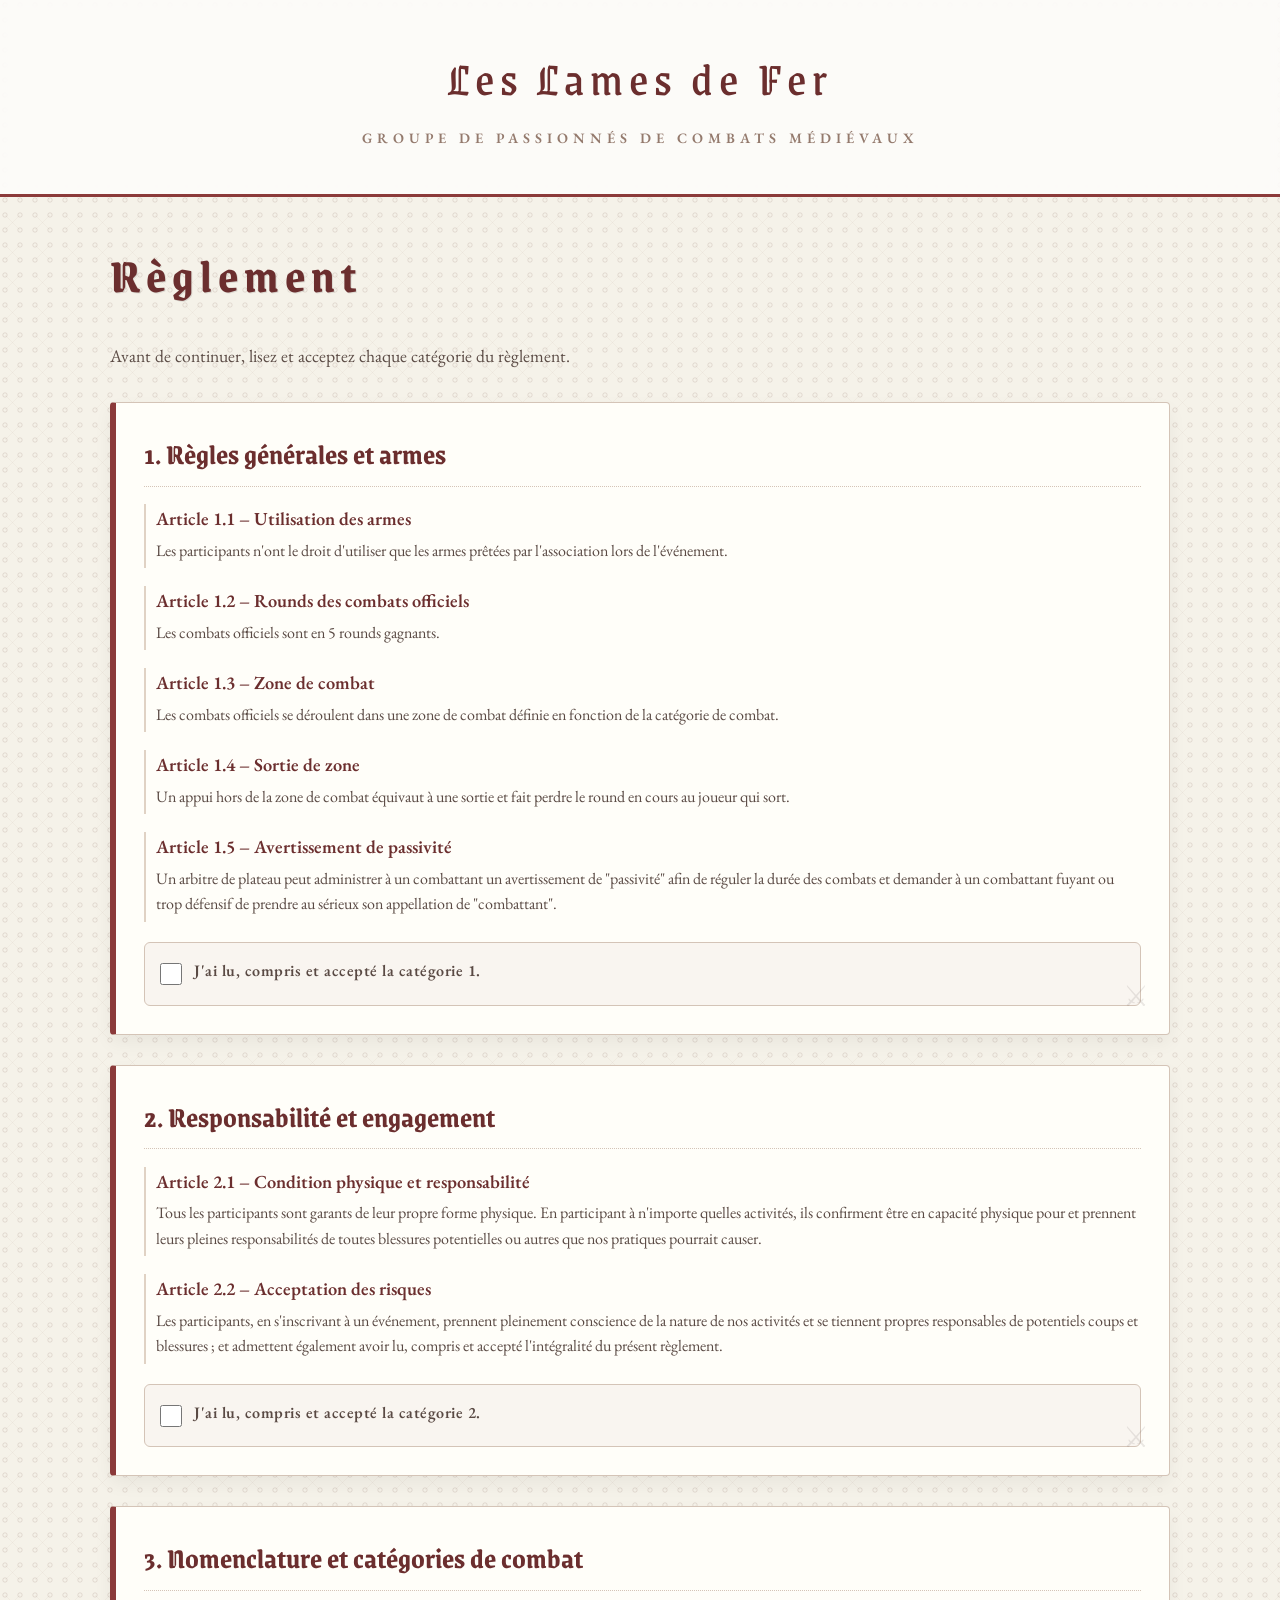
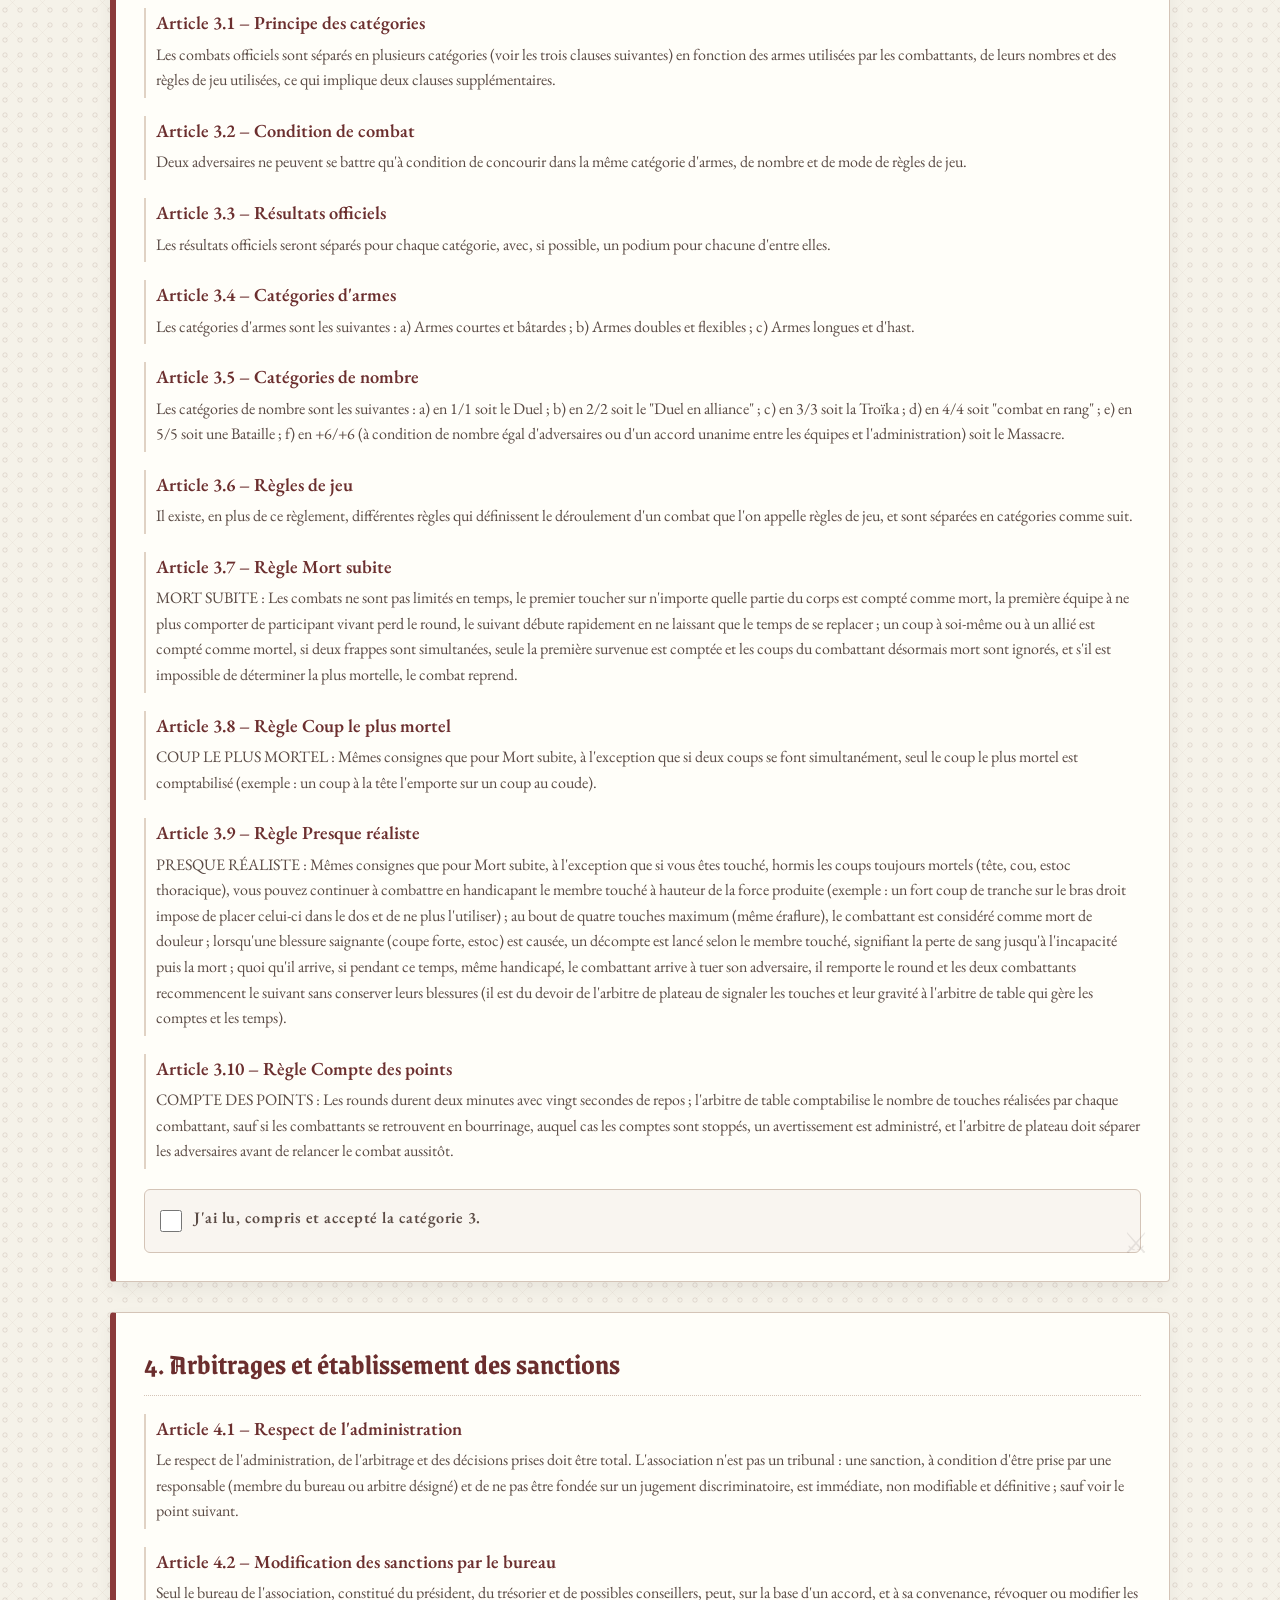
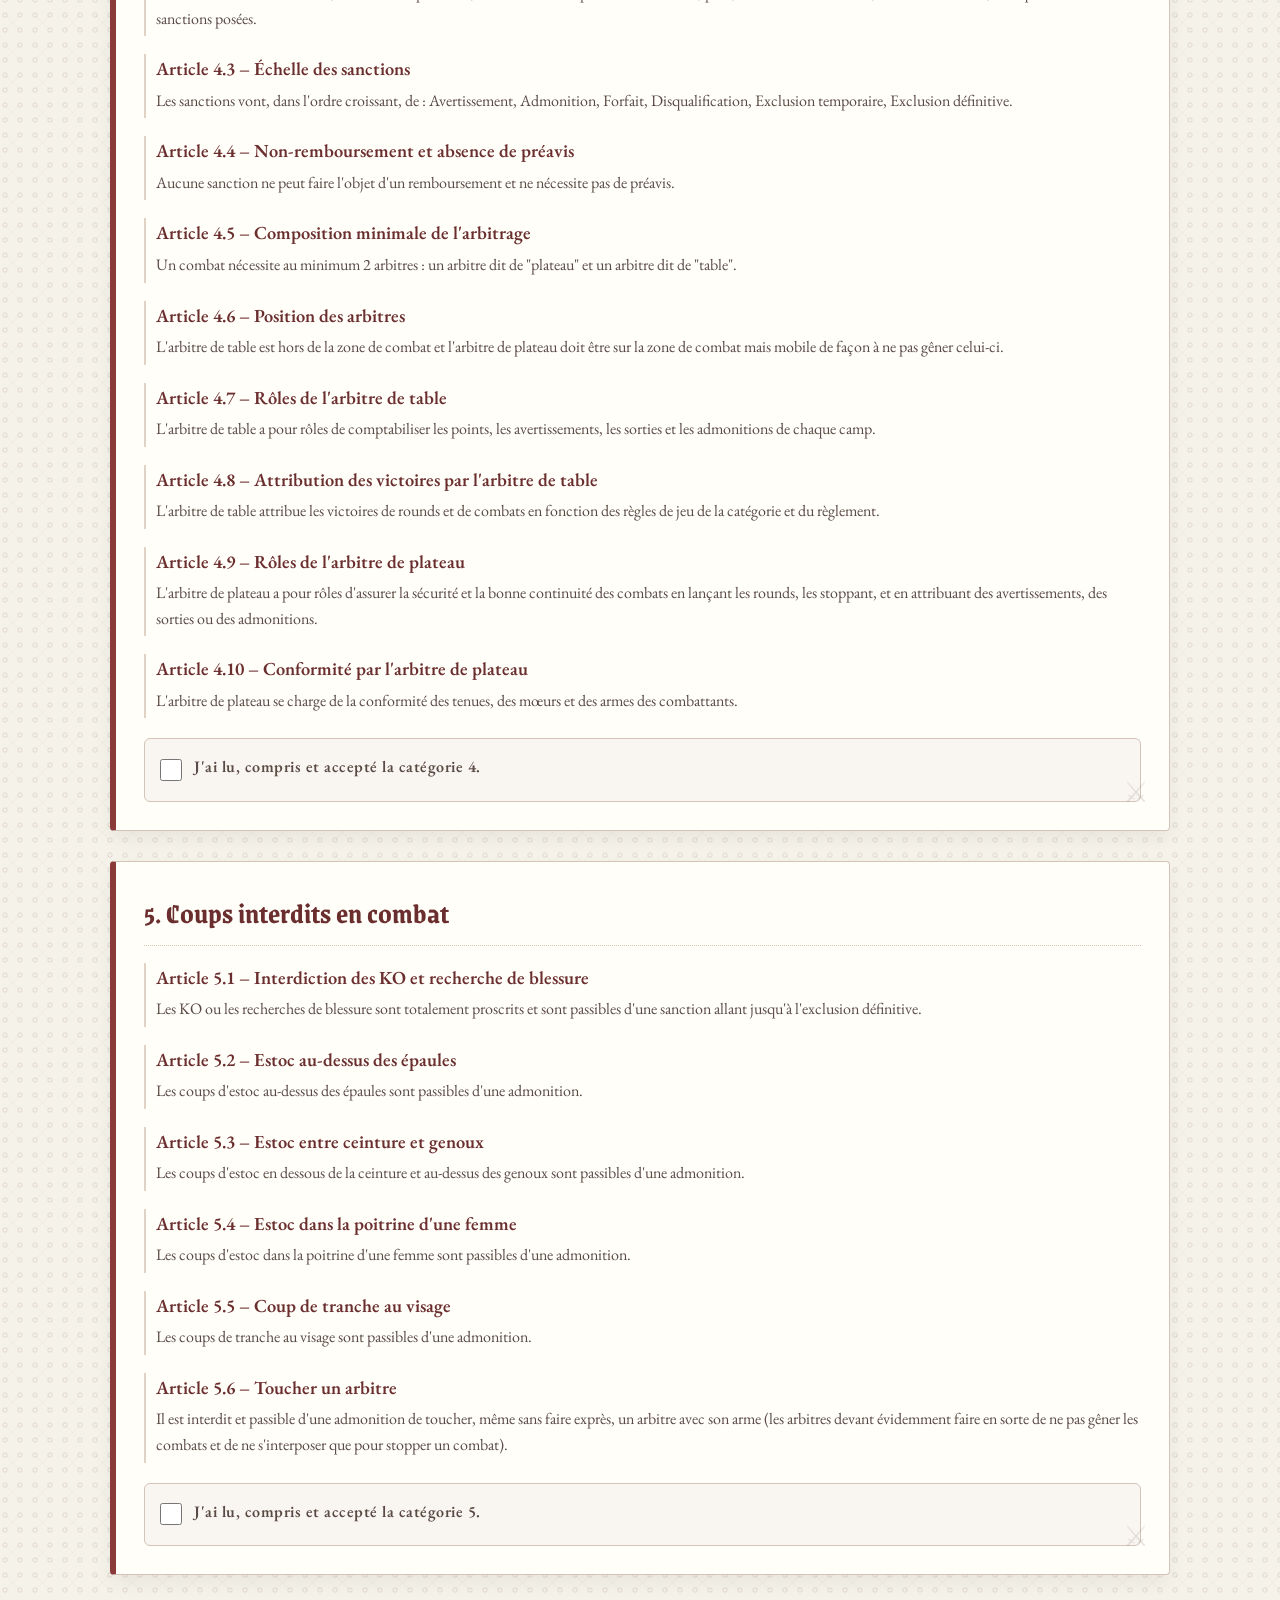
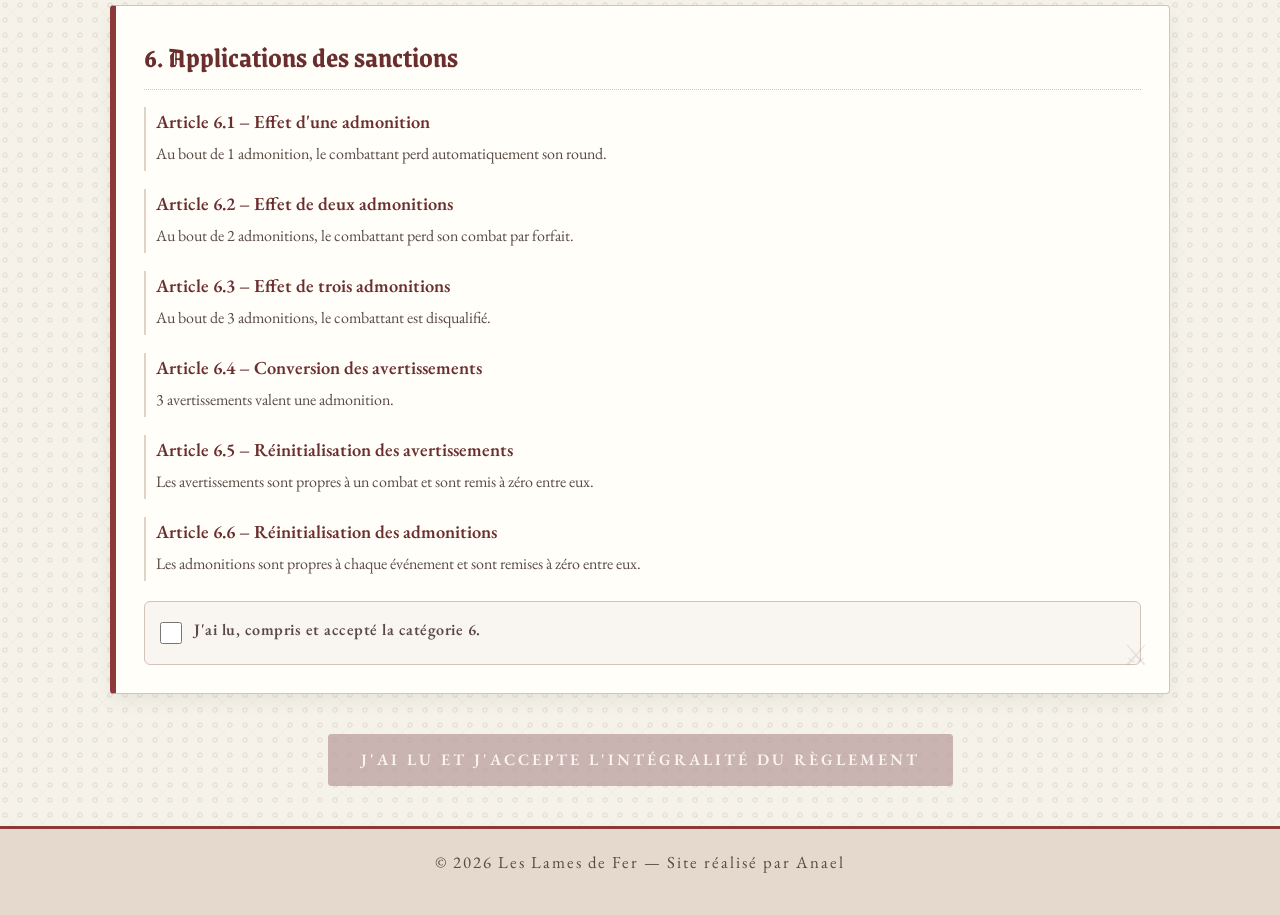
==== rules/index.html @ cad1e4d8 "Update and rename rules.html to rules/index.html" ====
<!DOCTYPE html>
<html lang="fr">
<head>
    <meta charset="UTF-8">
    <meta name="viewport" content="width=device-width, initial-scale=1.0">
    <title>Règlement - Les Lames de Fer</title>

    <!-- Polices Google -->
    <link href="https://fonts.googleapis.com/css2?family=EB+Garamond:ital,wght@0,400;0,600;1,400&family=Grenze+Gotisch:wght@400;700&display=swap" rel="stylesheet">

    <!-- Fichier CSS principal -->
    <link rel="stylesheet" href="https://lost-cyrano.github.io/Les-lammes/style.css">

    <style>
        .regulation-section {
            margin-bottom: 30px;
        }
        .regulation-section .card {
            border-left-color: var(--rouge-vif);
        }
        .article {
            margin-bottom: 18px;
            padding-left: 10px;
            border-left: 2px solid #e0d2c4;
            padding-bottom: 5px;
        }
        .article h3 {
            font-family: 'EB Garamond', serif;
            font-weight: 600;
            font-size: 1.15rem;
            color: var(--rouge-fonce);
            margin-bottom: 4px;
        }
        .article p {
            margin-bottom: 0;
            font-size: 1rem;
        }
        .checkbox-container {
            margin-top: 20px;
            padding: 15px;
            background: #f9f5f0;
            border-radius: 6px;
            display: flex;
            align-items: center;
            gap: 12px;
            font-weight: 600;
            color: var(--brun-texte);
            border: 1px solid var(--bordure-claire);
        }
        .checkbox-container input[type="checkbox"] {
            width: 22px;
            height: 22px;
            accent-color: var(--rouge-vif);
            cursor: pointer;
            flex-shrink: 0;
        }
        .btn:disabled {
            background: #b89a9a;
            border-color: #b89a9a;
            cursor: not-allowed;
            box-shadow: none;
            opacity: 0.7;
        }
        .btn:disabled:hover {
            background: #b89a9a;
            border-color: #b89a9a;
        }
        .final-section {
            text-align: center;
            margin-top: 40px;
        }
        #redirect-error {
            color: var(--rouge-vif);
            font-weight: 600;
            margin-top: 10px;
        }
    </style>

    <script src="rules-validation.js" defer></script>
    
</head>
<body>

    <!-- En-tête simplifié (pas de nav) -->
    <header class="site-header">
        <span class="logo">Les Lames de Fer</span>
        <p class="subtitle">Groupe de passionnés de combats médiévaux</p>
    </header>

    <main>
        <div class="container">
            <h1>Règlement</h1>
            <p style="font-size: 1.1rem; margin-bottom: 2rem;">
                Avant de continuer, lisez et acceptez chaque catégorie du règlement.
            </p>

            <!-- Catégorie 1 : Règles générales et armes -->
            <div class="regulation-section">
                <div class="card">
                    <h2>1. Règles générales et armes</h2>

                    <div class="article">
                        <h3>Article 1.1 – Utilisation des armes</h3>
                        <p>Les participants n'ont le droit d'utiliser que les armes prêtées par l'association lors de l'événement.</p>
                    </div>

                    <div class="article">
                        <h3>Article 1.2 – Rounds des combats officiels</h3>
                        <p>Les combats officiels sont en 5 rounds gagnants.</p>
                    </div>

                    <div class="article">
                        <h3>Article 1.3 – Zone de combat</h3>
                        <p>Les combats officiels se déroulent dans une zone de combat définie en fonction de la catégorie de combat.</p>
                    </div>

                    <div class="article">
                        <h3>Article 1.4 – Sortie de zone</h3>
                        <p>Un appui hors de la zone de combat équivaut à une sortie et fait perdre le round en cours au joueur qui sort.</p>
                    </div>

                    <div class="article">
                        <h3>Article 1.5 – Avertissement de passivité</h3>
                        <p>Un arbitre de plateau peut administrer à un combattant un avertissement de "passivité" afin de réguler la durée des combats et demander à un combattant fuyant ou trop défensif de prendre au sérieux son appellation de "combattant".</p>
                    </div>

                    <div class="checkbox-container">
                        <input type="checkbox" id="cat1" class="section-check">
                        <label for="cat1">J'ai lu, compris et accepté la catégorie 1.</label>
                    </div>
                </div>
            </div>

            <!-- Catégorie 2 : Responsabilité et engagement -->
            <div class="regulation-section">
                <div class="card">
                    <h2>2. Responsabilité et engagement</h2>

                    <div class="article">
                        <h3>Article 2.1 – Condition physique et responsabilité</h3>
                        <p>Tous les participants sont garants de leur propre forme physique. En participant à n'importe quelles activités, ils confirment être en capacité physique pour et prennent leurs pleines responsabilités de toutes blessures potentielles ou autres que nos pratiques pourrait causer.</p>
                    </div>

                    <div class="article">
                        <h3>Article 2.2 – Acceptation des risques</h3>
                        <p>Les participants, en s'inscrivant à un événement, prennent pleinement conscience de la nature de nos activités et se tiennent propres responsables de potentiels coups et blessures ; et admettent également avoir lu, compris et accepté l'intégralité du présent règlement.</p>
                    </div>

                    <div class="checkbox-container">
                        <input type="checkbox" id="cat2" class="section-check">
                        <label for="cat2">J'ai lu, compris et accepté la catégorie 2.</label>
                    </div>
                </div>
            </div>

            <!-- Catégorie 3 : Nomenclature et catégories de combat -->
            <div class="regulation-section">
                <div class="card">
                    <h2>3. Nomenclature et catégories de combat</h2>

                    <div class="article">
                        <h3>Article 3.1 – Principe des catégories</h3>
                        <p>Les combats officiels sont séparés en plusieurs catégories (voir les trois clauses suivantes) en fonction des armes utilisées par les combattants, de leurs nombres et des règles de jeu utilisées, ce qui implique deux clauses supplémentaires.</p>
                    </div>

                    <div class="article">
                        <h3>Article 3.2 – Condition de combat</h3>
                        <p>Deux adversaires ne peuvent se battre qu'à condition de concourir dans la même catégorie d'armes, de nombre et de mode de règles de jeu.</p>
                    </div>

                    <div class="article">
                        <h3>Article 3.3 – Résultats officiels</h3>
                        <p>Les résultats officiels seront séparés pour chaque catégorie, avec, si possible, un podium pour chacune d'entre elles.</p>
                    </div>

                    <div class="article">
                        <h3>Article 3.4 – Catégories d'armes</h3>
                        <p>Les catégories d'armes sont les suivantes : a) Armes courtes et bâtardes ; b) Armes doubles et flexibles ; c) Armes longues et d'hast.</p>
                    </div>

                    <div class="article">
                        <h3>Article 3.5 – Catégories de nombre</h3>
                        <p>Les catégories de nombre sont les suivantes : a) en 1/1 soit le Duel ; b) en 2/2 soit le "Duel en alliance" ; c) en 3/3 soit la Troïka ; d) en 4/4 soit "combat en rang" ; e) en 5/5 soit une Bataille ; f) en +6/+6 (à condition de nombre égal d'adversaires ou d'un accord unanime entre les équipes et l'administration) soit le Massacre.</p>
                    </div>

                    <div class="article">
                        <h3>Article 3.6 – Règles de jeu</h3>
                        <p>Il existe, en plus de ce règlement, différentes règles qui définissent le déroulement d'un combat que l'on appelle règles de jeu, et sont séparées en catégories comme suit.</p>
                    </div>

                    <div class="article">
                        <h3>Article 3.7 – Règle Mort subite</h3>
                        <p>MORT SUBITE : Les combats ne sont pas limités en temps, le premier toucher sur n'importe quelle partie du corps est compté comme mort, la première équipe à ne plus comporter de participant vivant perd le round, le suivant débute rapidement en ne laissant que le temps de se replacer ; un coup à soi-même ou à un allié est compté comme mortel, si deux frappes sont simultanées, seule la première survenue est comptée et les coups du combattant désormais mort sont ignorés, et s'il est impossible de déterminer la plus mortelle, le combat reprend.</p>
                    </div>

                    <div class="article">
                        <h3>Article 3.8 – Règle Coup le plus mortel</h3>
                        <p>COUP LE PLUS MORTEL : Mêmes consignes que pour Mort subite, à l'exception que si deux coups se font simultanément, seul le coup le plus mortel est comptabilisé (exemple : un coup à la tête l'emporte sur un coup au coude).</p>
                    </div>

                    <div class="article">
                        <h3>Article 3.9 – Règle Presque réaliste</h3>
                        <p>PRESQUE RÉALISTE : Mêmes consignes que pour Mort subite, à l'exception que si vous êtes touché, hormis les coups toujours mortels (tête, cou, estoc thoracique), vous pouvez continuer à combattre en handicapant le membre touché à hauteur de la force produite (exemple : un fort coup de tranche sur le bras droit impose de placer celui-ci dans le dos et de ne plus l'utiliser) ; au bout de quatre touches maximum (même éraflure), le combattant est considéré comme mort de douleur ; lorsqu'une blessure saignante (coupe forte, estoc) est causée, un décompte est lancé selon le membre touché, signifiant la perte de sang jusqu'à l'incapacité puis la mort ; quoi qu'il arrive, si pendant ce temps, même handicapé, le combattant arrive à tuer son adversaire, il remporte le round et les deux combattants recommencent le suivant sans conserver leurs blessures (il est du devoir de l'arbitre de plateau de signaler les touches et leur gravité à l'arbitre de table qui gère les comptes et les temps).</p>
                    </div>

                    <div class="article">
                        <h3>Article 3.10 – Règle Compte des points</h3>
                        <p>COMPTE DES POINTS : Les rounds durent deux minutes avec vingt secondes de repos ; l'arbitre de table comptabilise le nombre de touches réalisées par chaque combattant, sauf si les combattants se retrouvent en bourrinage, auquel cas les comptes sont stoppés, un avertissement est administré, et l'arbitre de plateau doit séparer les adversaires avant de relancer le combat aussitôt.</p>
                    </div>

                    <div class="checkbox-container">
                        <input type="checkbox" id="cat3" class="section-check">
                        <label for="cat3">J'ai lu, compris et accepté la catégorie 3.</label>
                    </div>
                </div>
            </div>

            <!-- Catégorie 4 : Arbitrages et établissement des sanctions -->
            <div class="regulation-section">
                <div class="card">
                    <h2>4. Arbitrages et établissement des sanctions</h2>

                    <div class="article">
                        <h3>Article 4.1 – Respect de l'administration</h3>
                        <p>Le respect de l'administration, de l'arbitrage et des décisions prises doit être total. L'association n'est pas un tribunal : une sanction, à condition d'être prise par une responsable (membre du bureau ou arbitre désigné) et de ne pas être fondée sur un jugement discriminatoire, est immédiate, non modifiable et définitive ; sauf voir le point suivant.</p>
                    </div>

                    <div class="article">
                        <h3>Article 4.2 – Modification des sanctions par le bureau</h3>
                        <p>Seul le bureau de l'association, constitué du président, du trésorier et de possibles conseillers, peut, sur la base d'un accord, et à sa convenance, révoquer ou modifier les sanctions posées.</p>
                    </div>

                    <div class="article">
                        <h3>Article 4.3 – Échelle des sanctions</h3>
                        <p>Les sanctions vont, dans l'ordre croissant, de : Avertissement, Admonition, Forfait, Disqualification, Exclusion temporaire, Exclusion définitive.</p>
                    </div>

                    <div class="article">
                        <h3>Article 4.4 – Non-remboursement et absence de préavis</h3>
                        <p>Aucune sanction ne peut faire l'objet d'un remboursement et ne nécessite pas de préavis.</p>
                    </div>

                    <div class="article">
                        <h3>Article 4.5 – Composition minimale de l'arbitrage</h3>
                        <p>Un combat nécessite au minimum 2 arbitres : un arbitre dit de "plateau" et un arbitre dit de "table".</p>
                    </div>

                    <div class="article">
                        <h3>Article 4.6 – Position des arbitres</h3>
                        <p>L'arbitre de table est hors de la zone de combat et l'arbitre de plateau doit être sur la zone de combat mais mobile de façon à ne pas gêner celui-ci.</p>
                    </div>

                    <div class="article">
                        <h3>Article 4.7 – Rôles de l'arbitre de table</h3>
                        <p>L'arbitre de table a pour rôles de comptabiliser les points, les avertissements, les sorties et les admonitions de chaque camp.</p>
                    </div>

                    <div class="article">
                        <h3>Article 4.8 – Attribution des victoires par l'arbitre de table</h3>
                        <p>L'arbitre de table attribue les victoires de rounds et de combats en fonction des règles de jeu de la catégorie et du règlement.</p>
                    </div>

                    <div class="article">
                        <h3>Article 4.9 – Rôles de l'arbitre de plateau</h3>
                        <p>L'arbitre de plateau a pour rôles d'assurer la sécurité et la bonne continuité des combats en lançant les rounds, les stoppant, et en attribuant des avertissements, des sorties ou des admonitions.</p>
                    </div>

                    <div class="article">
                        <h3>Article 4.10 – Conformité par l'arbitre de plateau</h3>
                        <p>L'arbitre de plateau se charge de la conformité des tenues, des mœurs et des armes des combattants.</p>
                    </div>

                    <div class="checkbox-container">
                        <input type="checkbox" id="cat4" class="section-check">
                        <label for="cat4">J'ai lu, compris et accepté la catégorie 4.</label>
                    </div>
                </div>
            </div>

            <!-- Catégorie 5 : Coups interdits en combat -->
            <div class="regulation-section">
                <div class="card">
                    <h2>5. Coups interdits en combat</h2>

                    <div class="article">
                        <h3>Article 5.1 – Interdiction des KO et recherche de blessure</h3>
                        <p>Les KO ou les recherches de blessure sont totalement proscrits et sont passibles d'une sanction allant jusqu'à l'exclusion définitive.</p>
                    </div>

                    <div class="article">
                        <h3>Article 5.2 – Estoc au-dessus des épaules</h3>
                        <p>Les coups d'estoc au-dessus des épaules sont passibles d'une admonition.</p>
                    </div>

                    <div class="article">
                        <h3>Article 5.3 – Estoc entre ceinture et genoux</h3>
                        <p>Les coups d'estoc en dessous de la ceinture et au-dessus des genoux sont passibles d'une admonition.</p>
                    </div>

                    <div class="article">
                        <h3>Article 5.4 – Estoc dans la poitrine d'une femme</h3>
                        <p>Les coups d'estoc dans la poitrine d'une femme sont passibles d'une admonition.</p>
                    </div>

                    <div class="article">
                        <h3>Article 5.5 – Coup de tranche au visage</h3>
                        <p>Les coups de tranche au visage sont passibles d'une admonition.</p>
                    </div>

                    <div class="article">
                        <h3>Article 5.6 – Toucher un arbitre</h3>
                        <p>Il est interdit et passible d'une admonition de toucher, même sans faire exprès, un arbitre avec son arme (les arbitres devant évidemment faire en sorte de ne pas gêner les combats et de ne s'interposer que pour stopper un combat).</p>
                    </div>

                    <div class="checkbox-container">
                        <input type="checkbox" id="cat5" class="section-check">
                        <label for="cat5">J'ai lu, compris et accepté la catégorie 5.</label>
                    </div>
                </div>
            </div>

            <!-- Catégorie 6 : Applications des sanctions -->
            <div class="regulation-section">
                <div class="card">
                    <h2>6. Applications des sanctions</h2>

                    <div class="article">
                        <h3>Article 6.1 – Effet d'une admonition</h3>
                        <p>Au bout de 1 admonition, le combattant perd automatiquement son round.</p>
                    </div>

                    <div class="article">
                        <h3>Article 6.2 – Effet de deux admonitions</h3>
                        <p>Au bout de 2 admonitions, le combattant perd son combat par forfait.</p>
                    </div>

                    <div class="article">
                        <h3>Article 6.3 – Effet de trois admonitions</h3>
                        <p>Au bout de 3 admonitions, le combattant est disqualifié.</p>
                    </div>

                    <div class="article">
                        <h3>Article 6.4 – Conversion des avertissements</h3>
                        <p>3 avertissements valent une admonition.</p>
                    </div>

                    <div class="article">
                        <h3>Article 6.5 – Réinitialisation des avertissements</h3>
                        <p>Les avertissements sont propres à un combat et sont remis à zéro entre eux.</p>
                    </div>

                    <div class="article">
                        <h3>Article 6.6 – Réinitialisation des admonitions</h3>
                        <p>Les admonitions sont propres à chaque événement et sont remises à zéro entre eux.</p>
                    </div>

                    <div class="checkbox-container">
                        <input type="checkbox" id="cat6" class="section-check">
                        <label for="cat6">J'ai lu, compris et accepté la catégorie 6.</label>
                    </div>
                </div>
            </div>

            <!-- Bouton final -->
            <div class="final-section">
                <button id="accept-all" class="btn btn-lg" disabled>
                    J'ai lu et j'accepte l'intégralité du règlement
                </button>
                <p id="redirect-error" class="hidden">Veuillez cocher toutes les catégories avant de continuer.</p>
            </div>
        </div>
    </main>

    <!-- Pied de page -->
    <footer class="site-footer">
        <p>© 2026 Les Lames de Fer — Site réalisé par Anael</p>
    </footer>
</body>
</html>
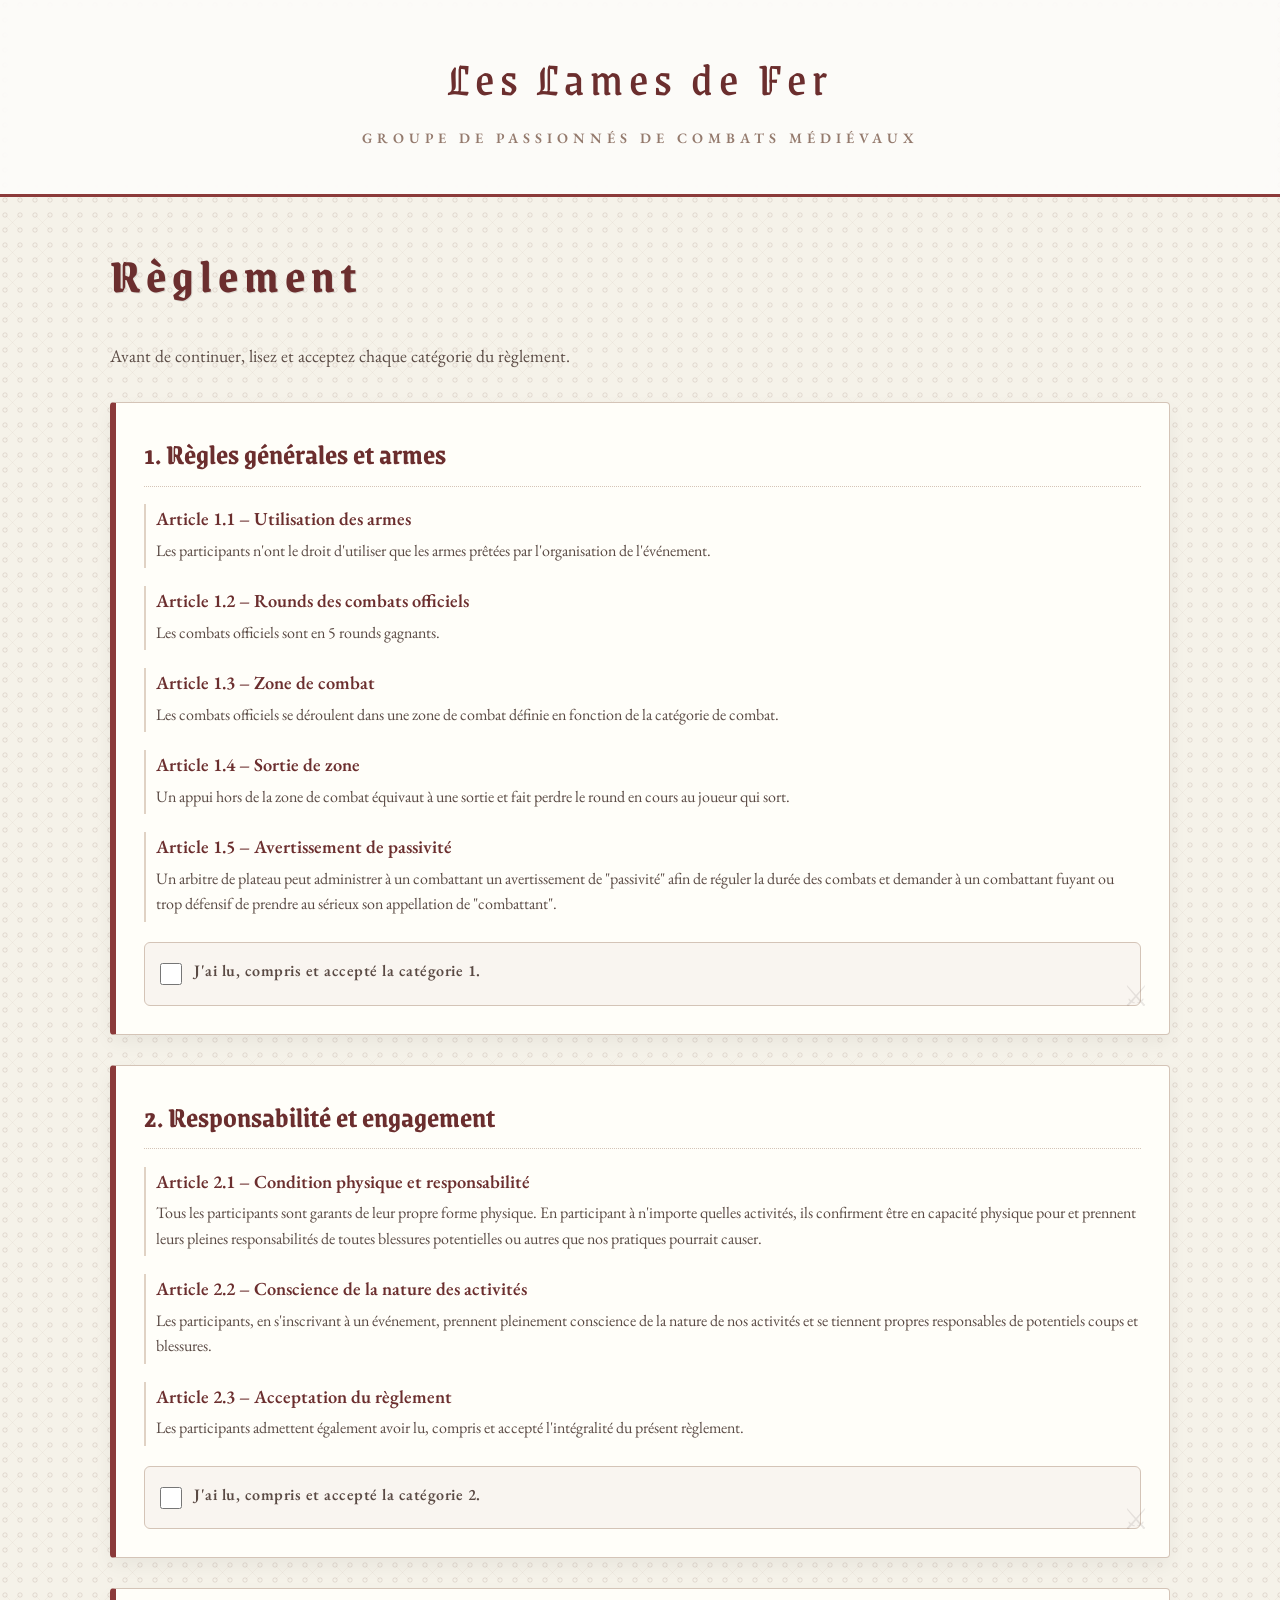
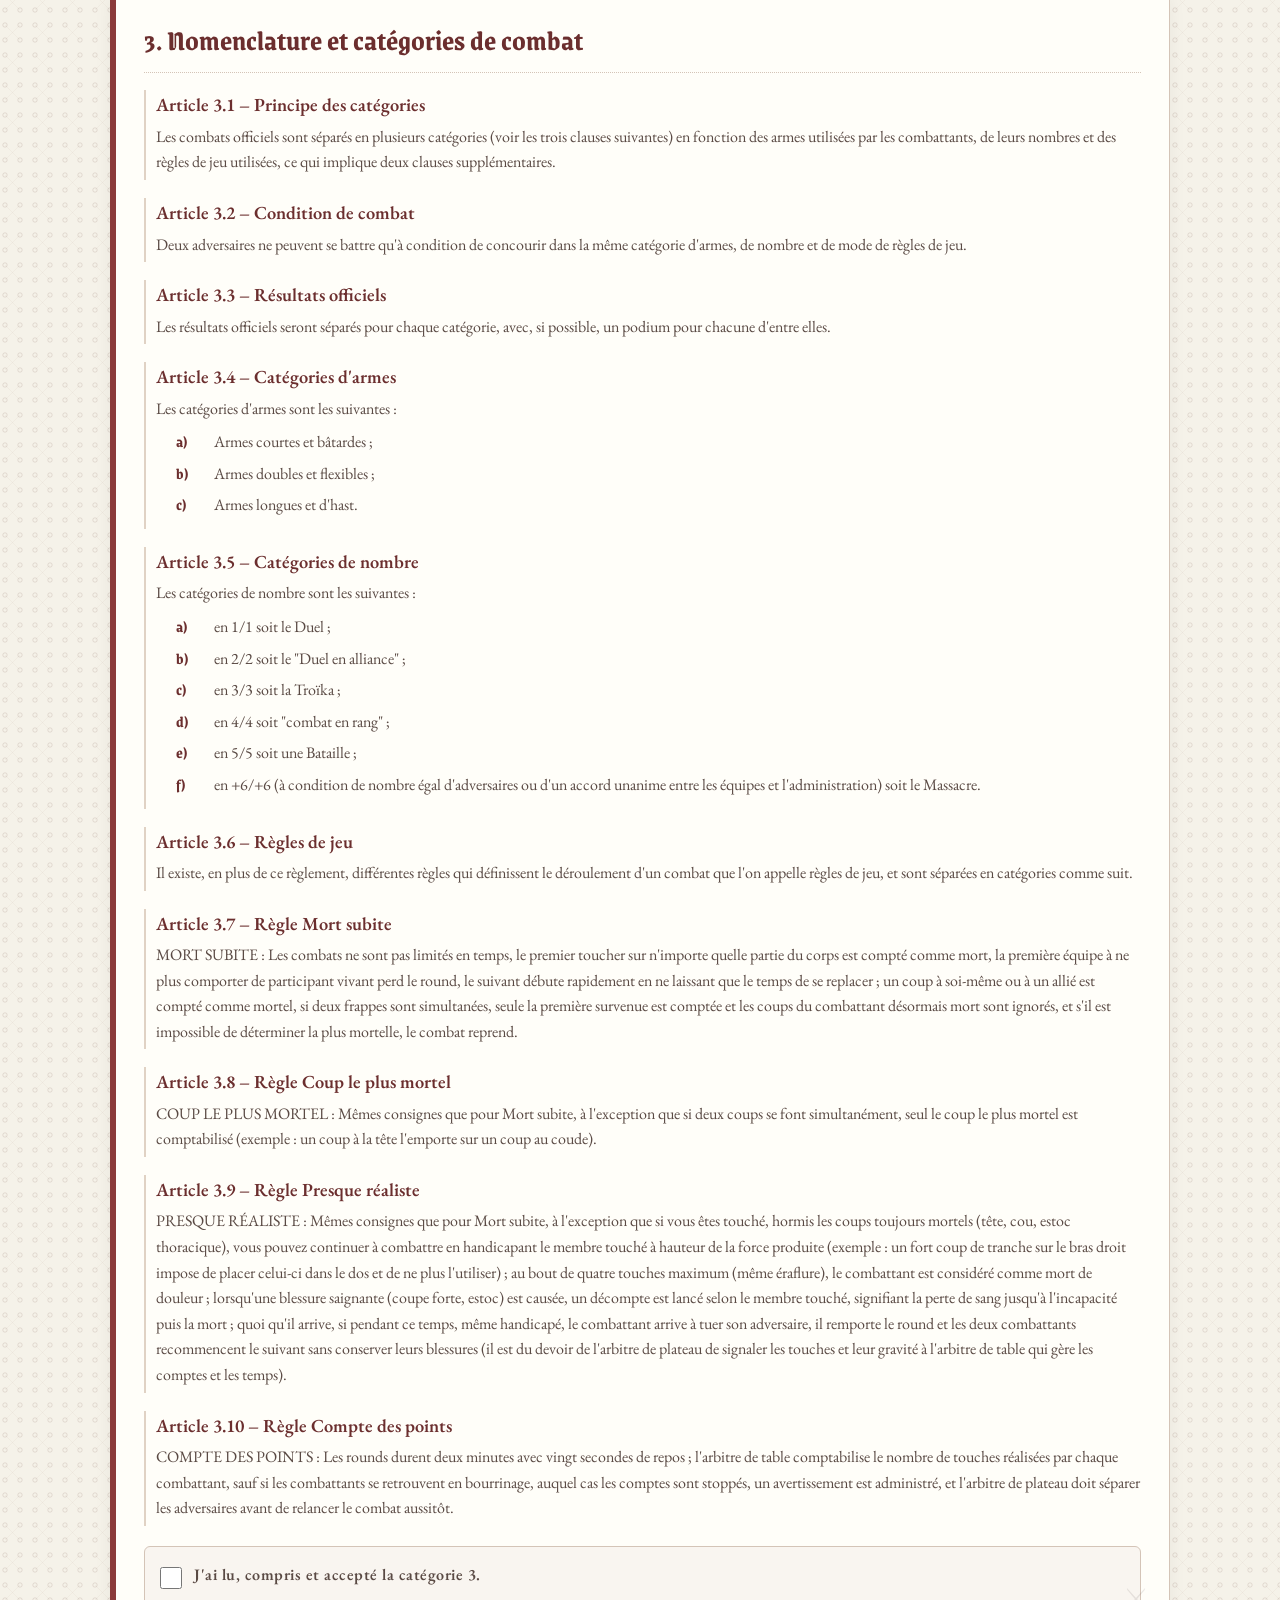
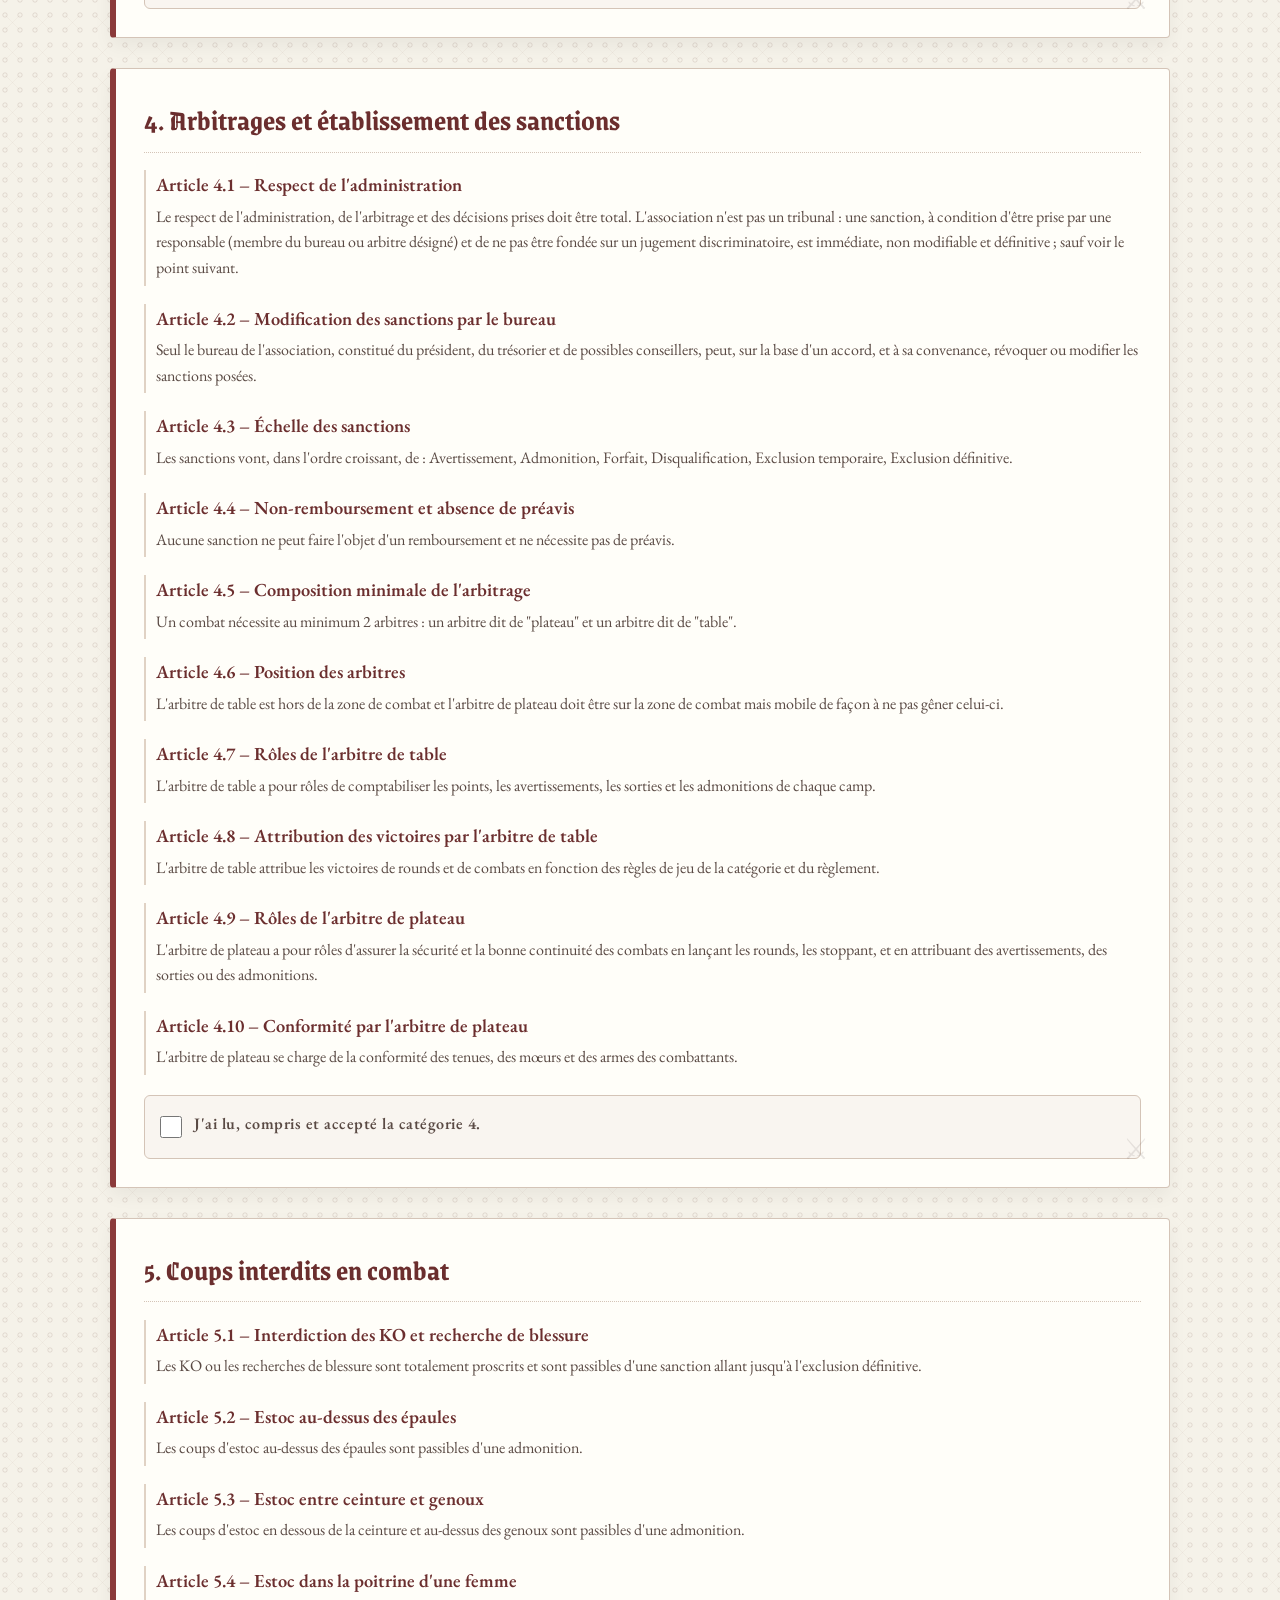
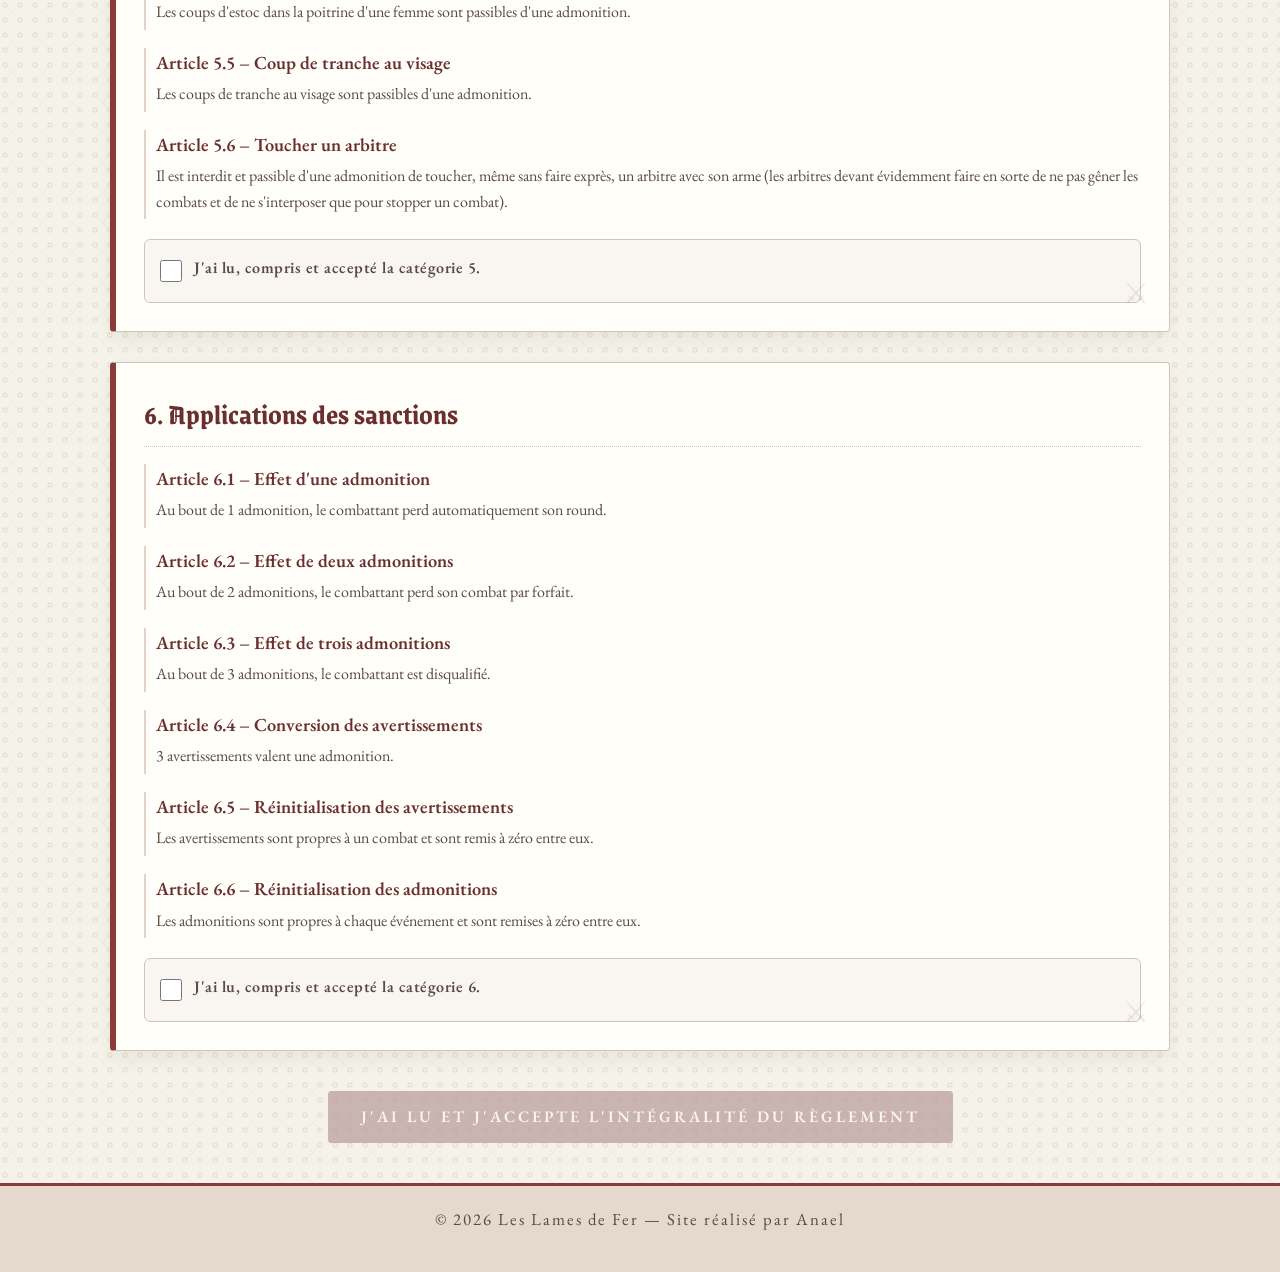
==== commit 30dc9a6f: "Update rules in index.html and add subclauses" ====
--- a/rules/index.html
+++ b/rules/index.html
@@ -35,6 +35,34 @@
             margin-bottom: 0;
             font-size: 1rem;
         }
+        
+        /* Styles pour les sous-clauses */
+        .subclauses {
+            margin-top: 8px;
+            margin-bottom: 4px;
+            padding-left: 20px;
+        }
+        .subclause-item {
+            display: flex;
+            align-items: baseline;
+            gap: 10px;
+            margin-bottom: 6px;
+            font-family: 'EB Garamond', serif;
+            font-size: 1rem;
+            color: var(--brun-texte);
+        }
+        .subclause-letter {
+            font-weight: 700;
+            color: var(--rouge-fonce);
+            min-width: 28px;
+            font-size: 1rem;
+            font-family: 'Grenze Gotisch', serif;
+        }
+        .subclause-content {
+            flex: 1;
+            line-height: 1.4;
+        }
+        
         .checkbox-container {
             margin-top: 20px;
             padding: 15px;
@@ -74,10 +102,10 @@
             font-weight: 600;
             margin-top: 10px;
         }
+        .hidden {
+            display: none;
+        }
     </style>
-
-    <script src="rules-validation.js" defer></script>
-    
 </head>
 <body>
 
@@ -101,7 +129,7 @@
 
                     <div class="article">
                         <h3>Article 1.1 – Utilisation des armes</h3>
-                        <p>Les participants n'ont le droit d'utiliser que les armes prêtées par l'association lors de l'événement.</p>
+                        <p>Les participants n'ont le droit d'utiliser que les armes prêtées par l'organisation de l'événement.</p>
                     </div>
 
                     <div class="article">
@@ -142,8 +170,13 @@
                     </div>
 
                     <div class="article">
-                        <h3>Article 2.2 – Acceptation des risques</h3>
-                        <p>Les participants, en s'inscrivant à un événement, prennent pleinement conscience de la nature de nos activités et se tiennent propres responsables de potentiels coups et blessures ; et admettent également avoir lu, compris et accepté l'intégralité du présent règlement.</p>
+                        <h3>Article 2.2 – Conscience de la nature des activités</h3>
+                        <p>Les participants, en s'inscrivant à un événement, prennent pleinement conscience de la nature de nos activités et se tiennent propres responsables de potentiels coups et blessures.</p>
+                    </div>
+
+                    <div class="article">
+                        <h3>Article 2.3 – Acceptation du règlement</h3>
+                        <p>Les participants admettent également avoir lu, compris et accepté l'intégralité du présent règlement.</p>
                     </div>
 
                     <div class="checkbox-container">
@@ -175,12 +208,52 @@
 
                     <div class="article">
                         <h3>Article 3.4 – Catégories d'armes</h3>
-                        <p>Les catégories d'armes sont les suivantes : a) Armes courtes et bâtardes ; b) Armes doubles et flexibles ; c) Armes longues et d'hast.</p>
+                        <p>Les catégories d'armes sont les suivantes :</p>
+                        <div class="subclauses">
+                            <div class="subclause-item">
+                                <span class="subclause-letter">a)</span>
+                                <span class="subclause-content">Armes courtes et bâtardes ;</span>
+                            </div>
+                            <div class="subclause-item">
+                                <span class="subclause-letter">b)</span>
+                                <span class="subclause-content">Armes doubles et flexibles ;</span>
+                            </div>
+                            <div class="subclause-item">
+                                <span class="subclause-letter">c)</span>
+                                <span class="subclause-content">Armes longues et d'hast.</span>
+                            </div>
+                        </div>
                     </div>
 
                     <div class="article">
                         <h3>Article 3.5 – Catégories de nombre</h3>
-                        <p>Les catégories de nombre sont les suivantes : a) en 1/1 soit le Duel ; b) en 2/2 soit le "Duel en alliance" ; c) en 3/3 soit la Troïka ; d) en 4/4 soit "combat en rang" ; e) en 5/5 soit une Bataille ; f) en +6/+6 (à condition de nombre égal d'adversaires ou d'un accord unanime entre les équipes et l'administration) soit le Massacre.</p>
+                        <p>Les catégories de nombre sont les suivantes :</p>
+                        <div class="subclauses">
+                            <div class="subclause-item">
+                                <span class="subclause-letter">a)</span>
+                                <span class="subclause-content">en 1/1 soit le Duel ;</span>
+                            </div>
+                            <div class="subclause-item">
+                                <span class="subclause-letter">b)</span>
+                                <span class="subclause-content">en 2/2 soit le "Duel en alliance" ;</span>
+                            </div>
+                            <div class="subclause-item">
+                                <span class="subclause-letter">c)</span>
+                                <span class="subclause-content">en 3/3 soit la Troïka ;</span>
+                            </div>
+                            <div class="subclause-item">
+                                <span class="subclause-letter">d)</span>
+                                <span class="subclause-content">en 4/4 soit "combat en rang" ;</span>
+                            </div>
+                            <div class="subclause-item">
+                                <span class="subclause-letter">e)</span>
+                                <span class="subclause-content">en 5/5 soit une Bataille ;</span>
+                            </div>
+                            <div class="subclause-item">
+                                <span class="subclause-letter">f)</span>
+                                <span class="subclause-content">en +6/+6 (à condition de nombre égal d'adversaires ou d'un accord unanime entre les équipes et l'administration) soit le Massacre.</span>
+                            </div>
+                        </div>
                     </div>
 
                     <div class="article">
@@ -375,5 +448,7 @@
     <footer class="site-footer">
         <p>© 2026 Les Lames de Fer — Site réalisé par Anael</p>
     </footer>
+
+    <script src="rules-validation.js" defer></script>
 </body>
 </html>
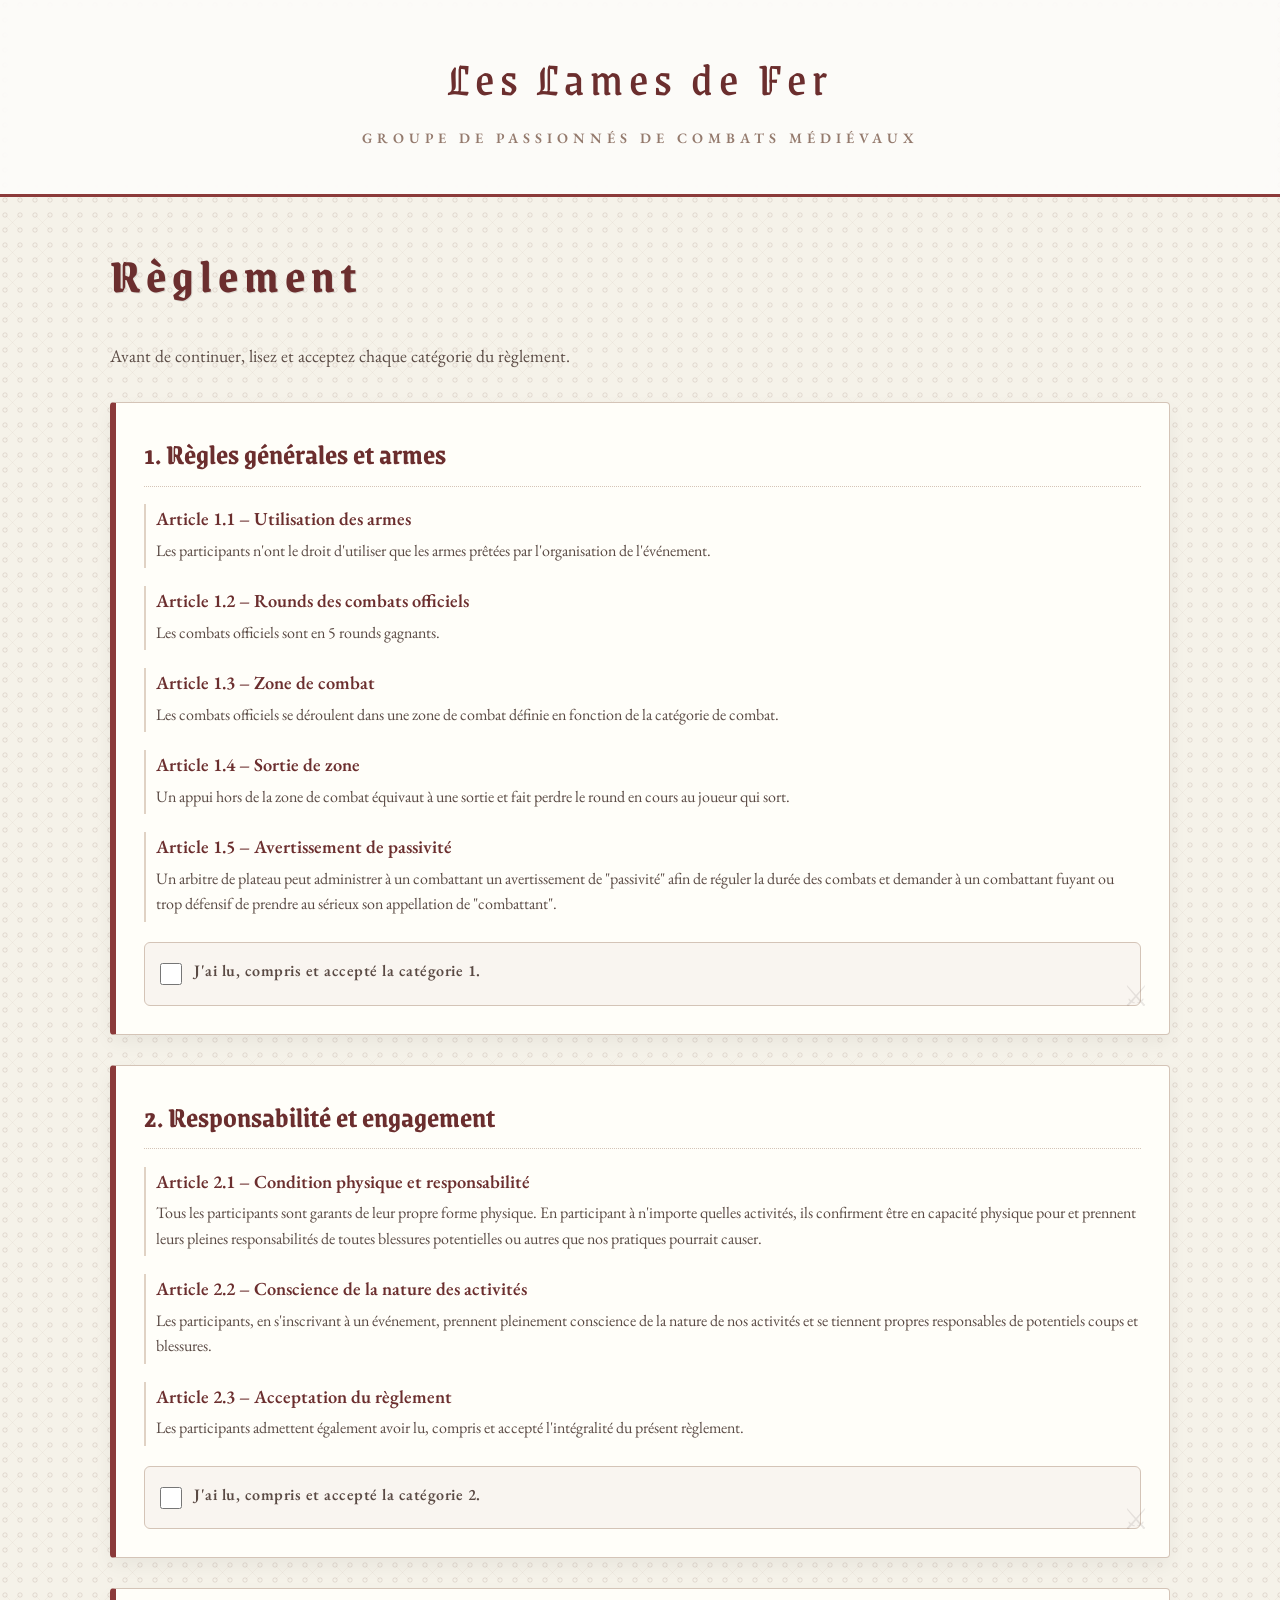
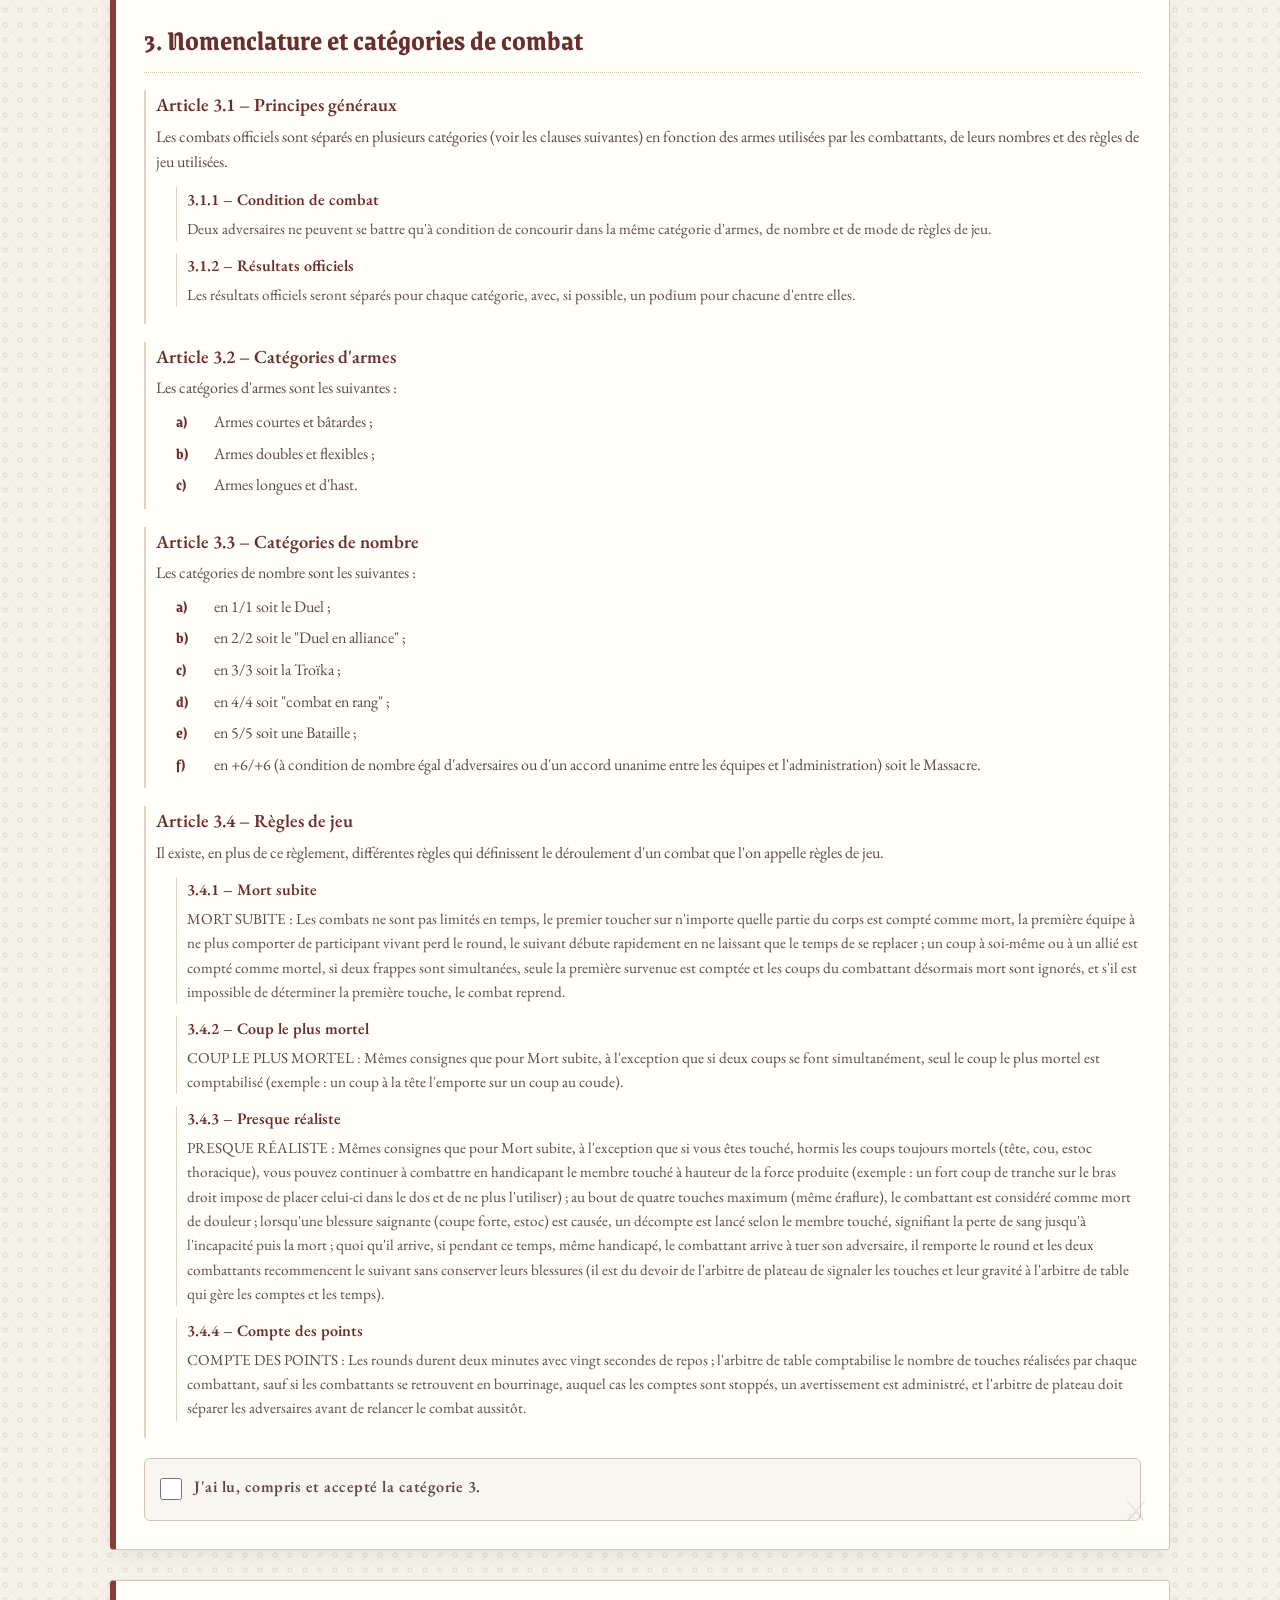
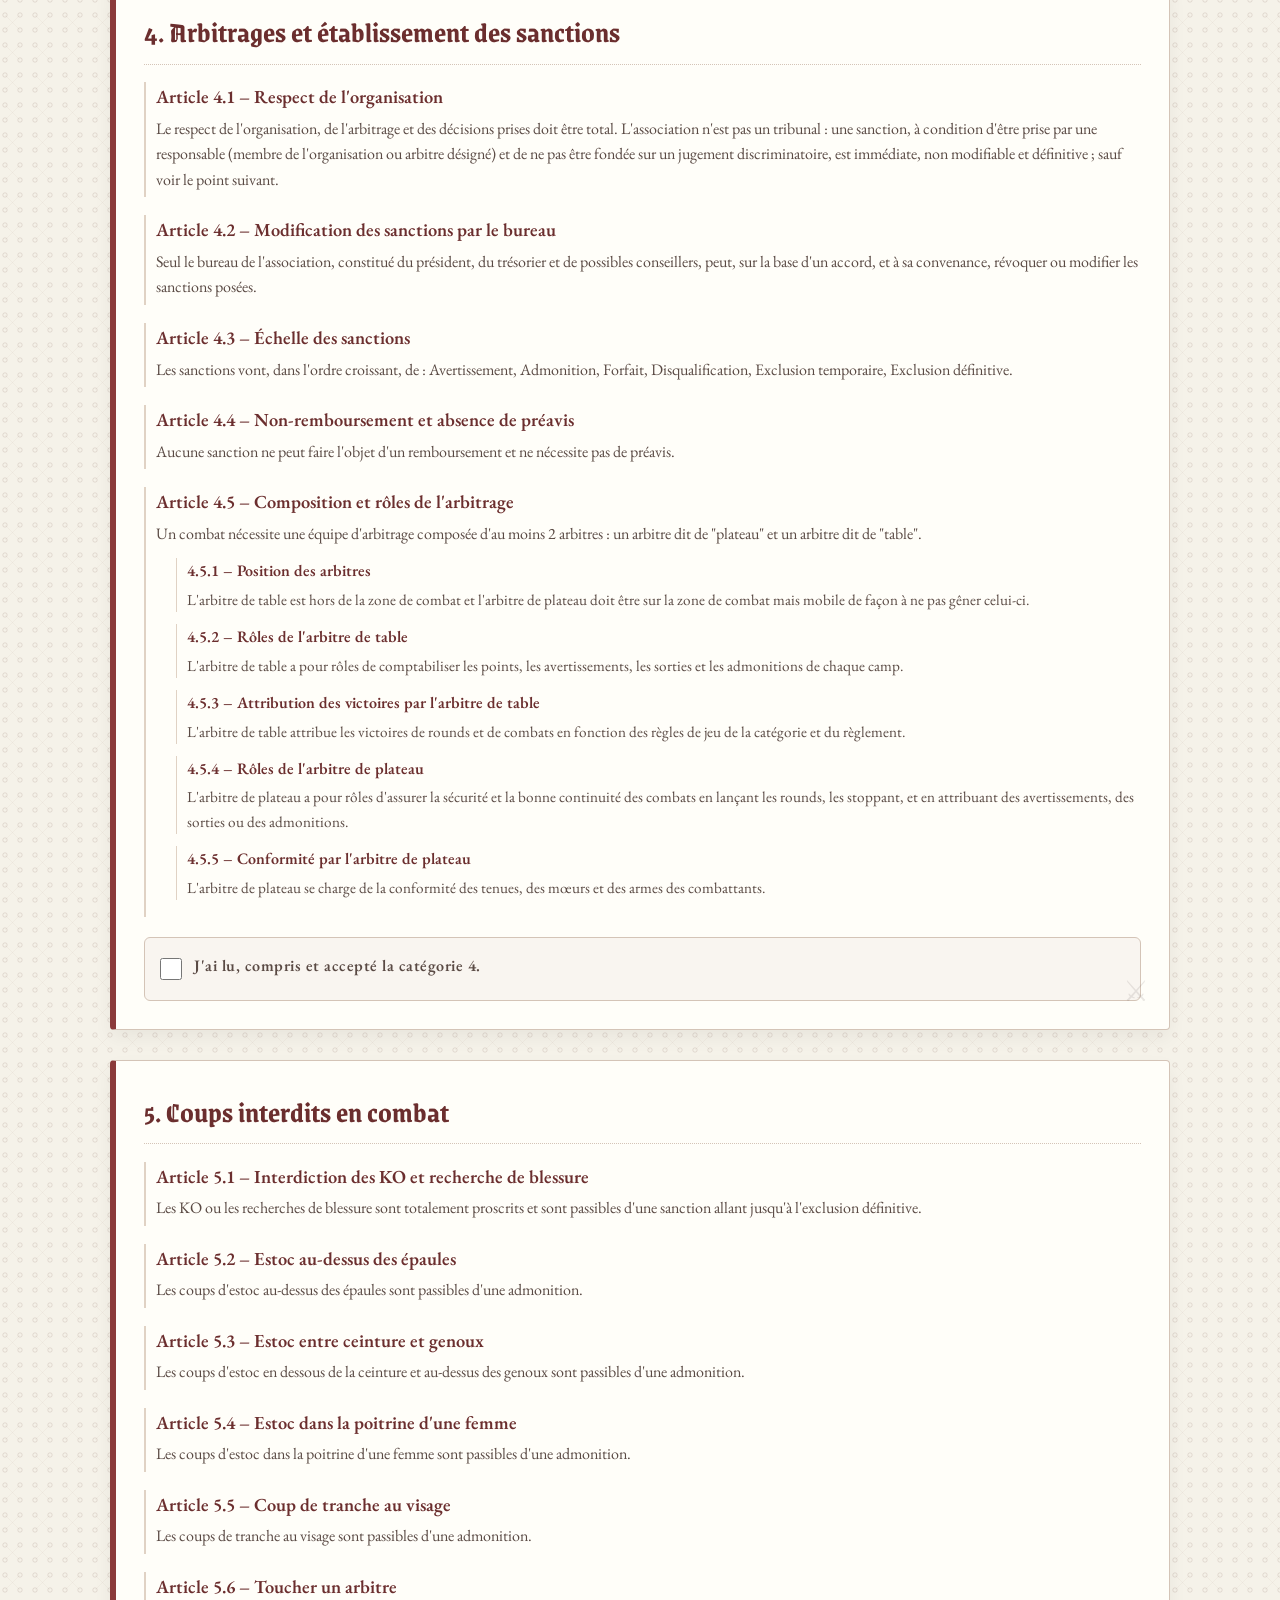
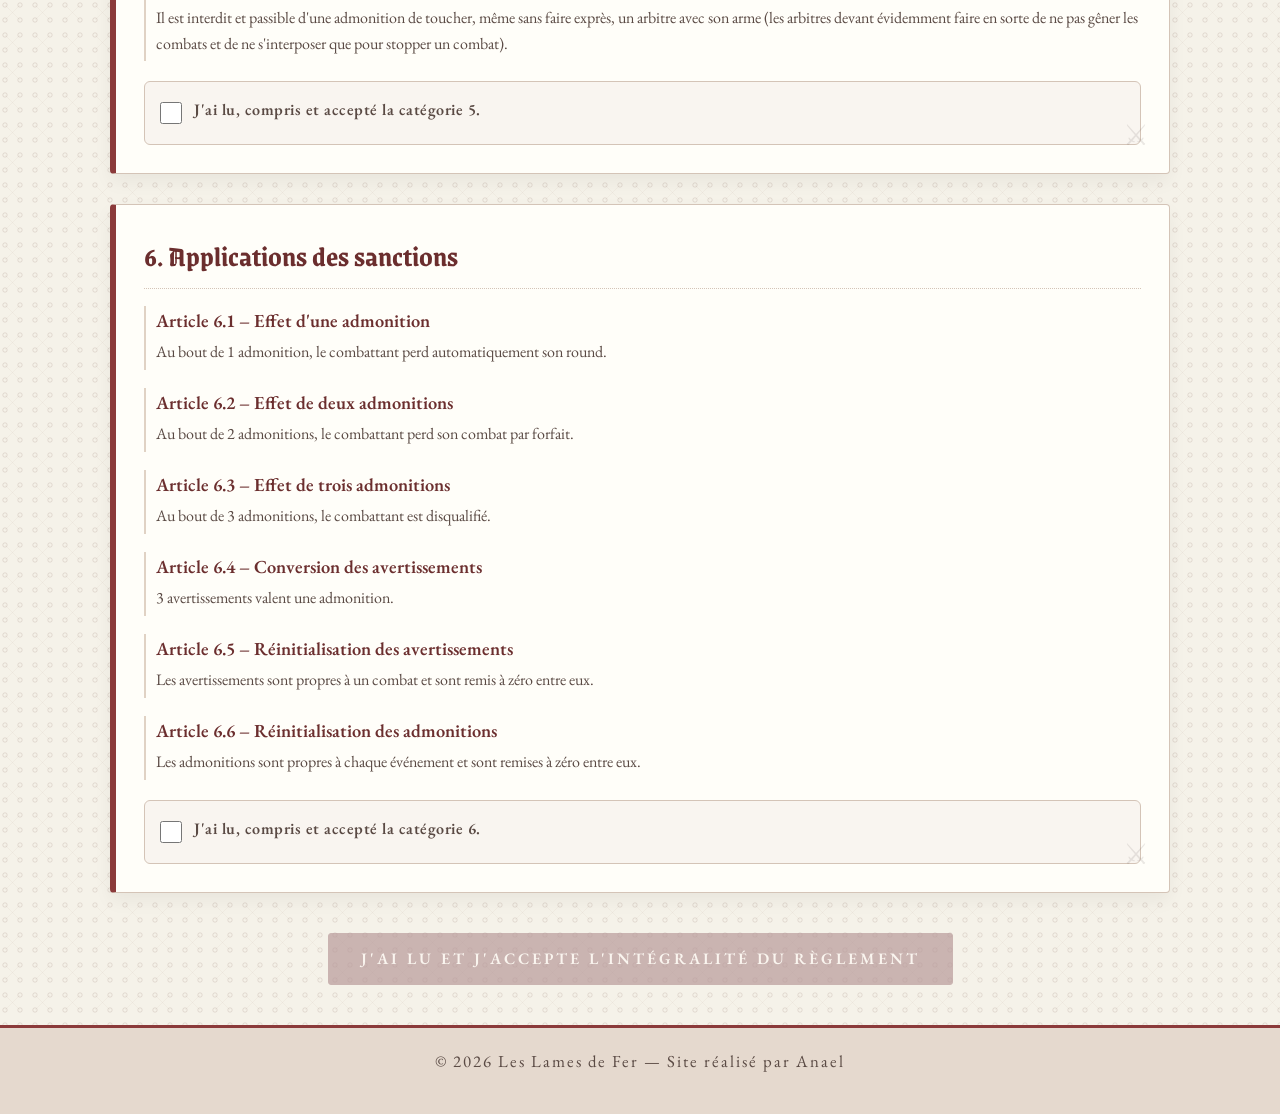
==== commit 781705d0: "Add subarticle styles and update article titles" ====
--- a/rules/index.html
+++ b/rules/index.html
@@ -61,6 +61,27 @@
         .subclause-content {
             flex: 1;
             line-height: 1.4;
+        }
+        
+        /* Sous-articles (3.1.1, 3.1.2, etc.) */
+        .subarticle {
+            margin-left: 20px;
+            margin-top: 12px;
+            margin-bottom: 12px;
+            padding-left: 10px;
+            border-left: 1px solid #e0d2c4;
+        }
+        .subarticle h4 {
+            font-family: 'EB Garamond', serif;
+            font-weight: 600;
+            font-size: 1rem;
+            color: var(--rouge-fonce);
+            margin-bottom: 4px;
+            margin-top: 0;
+        }
+        .subarticle p {
+            margin-bottom: 0;
+            font-size: 0.95rem;
         }
         
         .checkbox-container {
@@ -192,22 +213,22 @@
                     <h2>3. Nomenclature et catégories de combat</h2>
 
                     <div class="article">
-                        <h3>Article 3.1 – Principe des catégories</h3>
-                        <p>Les combats officiels sont séparés en plusieurs catégories (voir les trois clauses suivantes) en fonction des armes utilisées par les combattants, de leurs nombres et des règles de jeu utilisées, ce qui implique deux clauses supplémentaires.</p>
-                    </div>
-
-                    <div class="article">
-                        <h3>Article 3.2 – Condition de combat</h3>
-                        <p>Deux adversaires ne peuvent se battre qu'à condition de concourir dans la même catégorie d'armes, de nombre et de mode de règles de jeu.</p>
-                    </div>
-
-                    <div class="article">
-                        <h3>Article 3.3 – Résultats officiels</h3>
-                        <p>Les résultats officiels seront séparés pour chaque catégorie, avec, si possible, un podium pour chacune d'entre elles.</p>
-                    </div>
-
-                    <div class="article">
-                        <h3>Article 3.4 – Catégories d'armes</h3>
+                        <h3>Article 3.1 – Principes généraux</h3>
+                        <p>Les combats officiels sont séparés en plusieurs catégories (voir les clauses suivantes) en fonction des armes utilisées par les combattants, de leurs nombres et des règles de jeu utilisées.</p>
+                        
+                        <div class="subarticle">
+                            <h4>3.1.1 – Condition de combat</h4>
+                            <p>Deux adversaires ne peuvent se battre qu'à condition de concourir dans la même catégorie d'armes, de nombre et de mode de règles de jeu.</p>
+                        </div>
+                        
+                        <div class="subarticle">
+                            <h4>3.1.2 – Résultats officiels</h4>
+                            <p>Les résultats officiels seront séparés pour chaque catégorie, avec, si possible, un podium pour chacune d'entre elles.</p>
+                        </div>
+                    </div>
+
+                    <div class="article">
+                        <h3>Article 3.2 – Catégories d'armes</h3>
                         <p>Les catégories d'armes sont les suivantes :</p>
                         <div class="subclauses">
                             <div class="subclause-item">
@@ -226,7 +247,7 @@
                     </div>
 
                     <div class="article">
-                        <h3>Article 3.5 – Catégories de nombre</h3>
+                        <h3>Article 3.3 – Catégories de nombre</h3>
                         <p>Les catégories de nombre sont les suivantes :</p>
                         <div class="subclauses">
                             <div class="subclause-item">
@@ -257,28 +278,28 @@
                     </div>
 
                     <div class="article">
-                        <h3>Article 3.6 – Règles de jeu</h3>
-                        <p>Il existe, en plus de ce règlement, différentes règles qui définissent le déroulement d'un combat que l'on appelle règles de jeu, et sont séparées en catégories comme suit.</p>
-                    </div>
-
-                    <div class="article">
-                        <h3>Article 3.7 – Règle Mort subite</h3>
-                        <p>MORT SUBITE : Les combats ne sont pas limités en temps, le premier toucher sur n'importe quelle partie du corps est compté comme mort, la première équipe à ne plus comporter de participant vivant perd le round, le suivant débute rapidement en ne laissant que le temps de se replacer ; un coup à soi-même ou à un allié est compté comme mortel, si deux frappes sont simultanées, seule la première survenue est comptée et les coups du combattant désormais mort sont ignorés, et s'il est impossible de déterminer la plus mortelle, le combat reprend.</p>
-                    </div>
-
-                    <div class="article">
-                        <h3>Article 3.8 – Règle Coup le plus mortel</h3>
-                        <p>COUP LE PLUS MORTEL : Mêmes consignes que pour Mort subite, à l'exception que si deux coups se font simultanément, seul le coup le plus mortel est comptabilisé (exemple : un coup à la tête l'emporte sur un coup au coude).</p>
-                    </div>
-
-                    <div class="article">
-                        <h3>Article 3.9 – Règle Presque réaliste</h3>
-                        <p>PRESQUE RÉALISTE : Mêmes consignes que pour Mort subite, à l'exception que si vous êtes touché, hormis les coups toujours mortels (tête, cou, estoc thoracique), vous pouvez continuer à combattre en handicapant le membre touché à hauteur de la force produite (exemple : un fort coup de tranche sur le bras droit impose de placer celui-ci dans le dos et de ne plus l'utiliser) ; au bout de quatre touches maximum (même éraflure), le combattant est considéré comme mort de douleur ; lorsqu'une blessure saignante (coupe forte, estoc) est causée, un décompte est lancé selon le membre touché, signifiant la perte de sang jusqu'à l'incapacité puis la mort ; quoi qu'il arrive, si pendant ce temps, même handicapé, le combattant arrive à tuer son adversaire, il remporte le round et les deux combattants recommencent le suivant sans conserver leurs blessures (il est du devoir de l'arbitre de plateau de signaler les touches et leur gravité à l'arbitre de table qui gère les comptes et les temps).</p>
-                    </div>
-
-                    <div class="article">
-                        <h3>Article 3.10 – Règle Compte des points</h3>
-                        <p>COMPTE DES POINTS : Les rounds durent deux minutes avec vingt secondes de repos ; l'arbitre de table comptabilise le nombre de touches réalisées par chaque combattant, sauf si les combattants se retrouvent en bourrinage, auquel cas les comptes sont stoppés, un avertissement est administré, et l'arbitre de plateau doit séparer les adversaires avant de relancer le combat aussitôt.</p>
+                        <h3>Article 3.4 – Règles de jeu</h3>
+                        <p>Il existe, en plus de ce règlement, différentes règles qui définissent le déroulement d'un combat que l'on appelle règles de jeu.</p>
+                        
+                        <div class="subarticle">
+                            <h4>3.4.1 – Mort subite</h4>
+                            <p>MORT SUBITE : Les combats ne sont pas limités en temps, le premier toucher sur n'importe quelle partie du corps est compté comme mort, la première équipe à ne plus comporter de participant vivant perd le round, le suivant débute rapidement en ne laissant que le temps de se replacer ; un coup à soi-même ou à un allié est compté comme mortel, si deux frappes sont simultanées, seule la première survenue est comptée et les coups du combattant désormais mort sont ignorés, et s'il est impossible de déterminer la première touche, le combat reprend.</p>
+                        </div>
+                        
+                        <div class="subarticle">
+                            <h4>3.4.2 – Coup le plus mortel</h4>
+                            <p>COUP LE PLUS MORTEL : Mêmes consignes que pour Mort subite, à l'exception que si deux coups se font simultanément, seul le coup le plus mortel est comptabilisé (exemple : un coup à la tête l'emporte sur un coup au coude).</p>
+                        </div>
+                        
+                        <div class="subarticle">
+                            <h4>3.4.3 – Presque réaliste</h4>
+                            <p>PRESQUE RÉALISTE : Mêmes consignes que pour Mort subite, à l'exception que si vous êtes touché, hormis les coups toujours mortels (tête, cou, estoc thoracique), vous pouvez continuer à combattre en handicapant le membre touché à hauteur de la force produite (exemple : un fort coup de tranche sur le bras droit impose de placer celui-ci dans le dos et de ne plus l'utiliser) ; au bout de quatre touches maximum (même éraflure), le combattant est considéré comme mort de douleur ; lorsqu'une blessure saignante (coupe forte, estoc) est causée, un décompte est lancé selon le membre touché, signifiant la perte de sang jusqu'à l'incapacité puis la mort ; quoi qu'il arrive, si pendant ce temps, même handicapé, le combattant arrive à tuer son adversaire, il remporte le round et les deux combattants recommencent le suivant sans conserver leurs blessures (il est du devoir de l'arbitre de plateau de signaler les touches et leur gravité à l'arbitre de table qui gère les comptes et les temps).</p>
+                        </div>
+                        
+                        <div class="subarticle">
+                            <h4>3.4.4 – Compte des points</h4>
+                            <p>COMPTE DES POINTS : Les rounds durent deux minutes avec vingt secondes de repos ; l'arbitre de table comptabilise le nombre de touches réalisées par chaque combattant, sauf si les combattants se retrouvent en bourrinage, auquel cas les comptes sont stoppés, un avertissement est administré, et l'arbitre de plateau doit séparer les adversaires avant de relancer le combat aussitôt.</p>
+                        </div>
                     </div>
 
                     <div class="checkbox-container">
@@ -294,8 +315,8 @@
                     <h2>4. Arbitrages et établissement des sanctions</h2>
 
                     <div class="article">
-                        <h3>Article 4.1 – Respect de l'administration</h3>
-                        <p>Le respect de l'administration, de l'arbitrage et des décisions prises doit être total. L'association n'est pas un tribunal : une sanction, à condition d'être prise par une responsable (membre du bureau ou arbitre désigné) et de ne pas être fondée sur un jugement discriminatoire, est immédiate, non modifiable et définitive ; sauf voir le point suivant.</p>
+                        <h3>Article 4.1 – Respect de l'organisation</h3>
+                        <p>Le respect de l'organisation, de l'arbitrage et des décisions prises doit être total. L'association n'est pas un tribunal : une sanction, à condition d'être prise par une responsable (membre de l'organisation ou arbitre désigné) et de ne pas être fondée sur un jugement discriminatoire, est immédiate, non modifiable et définitive ; sauf voir le point suivant.</p>
                     </div>
 
                     <div class="article">
@@ -314,33 +335,33 @@
                     </div>
 
                     <div class="article">
-                        <h3>Article 4.5 – Composition minimale de l'arbitrage</h3>
-                        <p>Un combat nécessite au minimum 2 arbitres : un arbitre dit de "plateau" et un arbitre dit de "table".</p>
-                    </div>
-
-                    <div class="article">
-                        <h3>Article 4.6 – Position des arbitres</h3>
-                        <p>L'arbitre de table est hors de la zone de combat et l'arbitre de plateau doit être sur la zone de combat mais mobile de façon à ne pas gêner celui-ci.</p>
-                    </div>
-
-                    <div class="article">
-                        <h3>Article 4.7 – Rôles de l'arbitre de table</h3>
-                        <p>L'arbitre de table a pour rôles de comptabiliser les points, les avertissements, les sorties et les admonitions de chaque camp.</p>
-                    </div>
-
-                    <div class="article">
-                        <h3>Article 4.8 – Attribution des victoires par l'arbitre de table</h3>
-                        <p>L'arbitre de table attribue les victoires de rounds et de combats en fonction des règles de jeu de la catégorie et du règlement.</p>
-                    </div>
-
-                    <div class="article">
-                        <h3>Article 4.9 – Rôles de l'arbitre de plateau</h3>
-                        <p>L'arbitre de plateau a pour rôles d'assurer la sécurité et la bonne continuité des combats en lançant les rounds, les stoppant, et en attribuant des avertissements, des sorties ou des admonitions.</p>
-                    </div>
-
-                    <div class="article">
-                        <h3>Article 4.10 – Conformité par l'arbitre de plateau</h3>
-                        <p>L'arbitre de plateau se charge de la conformité des tenues, des mœurs et des armes des combattants.</p>
+                        <h3>Article 4.5 – Composition et rôles de l'arbitrage</h3>
+                        <p>Un combat nécessite une équipe d'arbitrage composée d'au moins 2 arbitres : un arbitre dit de "plateau" et un arbitre dit de "table".</p>
+                        
+                        <div class="subarticle">
+                            <h4>4.5.1 – Position des arbitres</h4>
+                            <p>L'arbitre de table est hors de la zone de combat et l'arbitre de plateau doit être sur la zone de combat mais mobile de façon à ne pas gêner celui-ci.</p>
+                        </div>
+                        
+                        <div class="subarticle">
+                            <h4>4.5.2 – Rôles de l'arbitre de table</h4>
+                            <p>L'arbitre de table a pour rôles de comptabiliser les points, les avertissements, les sorties et les admonitions de chaque camp.</p>
+                        </div>
+                        
+                        <div class="subarticle">
+                            <h4>4.5.3 – Attribution des victoires par l'arbitre de table</h4>
+                            <p>L'arbitre de table attribue les victoires de rounds et de combats en fonction des règles de jeu de la catégorie et du règlement.</p>
+                        </div>
+                        
+                        <div class="subarticle">
+                            <h4>4.5.4 – Rôles de l'arbitre de plateau</h4>
+                            <p>L'arbitre de plateau a pour rôles d'assurer la sécurité et la bonne continuité des combats en lançant les rounds, les stoppant, et en attribuant des avertissements, des sorties ou des admonitions.</p>
+                        </div>
+                        
+                        <div class="subarticle">
+                            <h4>4.5.5 – Conformité par l'arbitre de plateau</h4>
+                            <p>L'arbitre de plateau se charge de la conformité des tenues, des mœurs et des armes des combattants.</p>
+                        </div>
                     </div>
 
                     <div class="checkbox-container">
